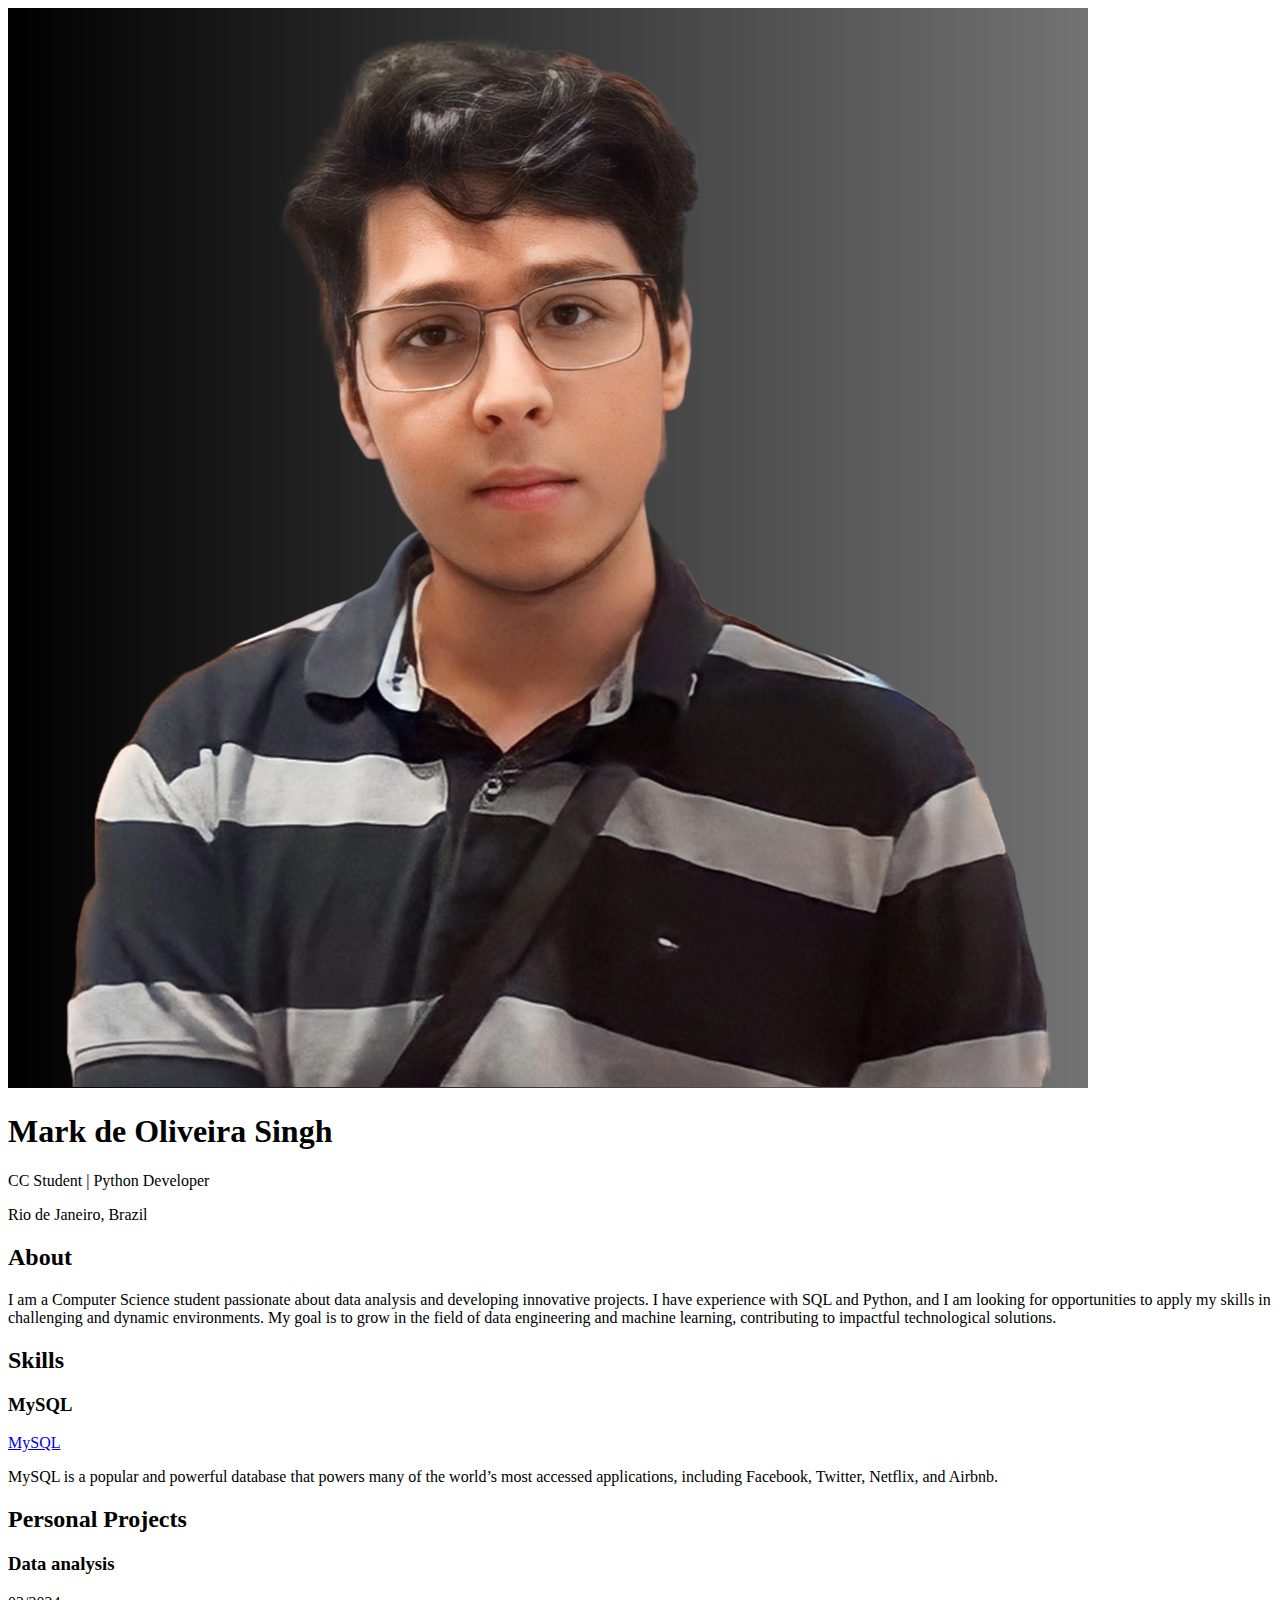
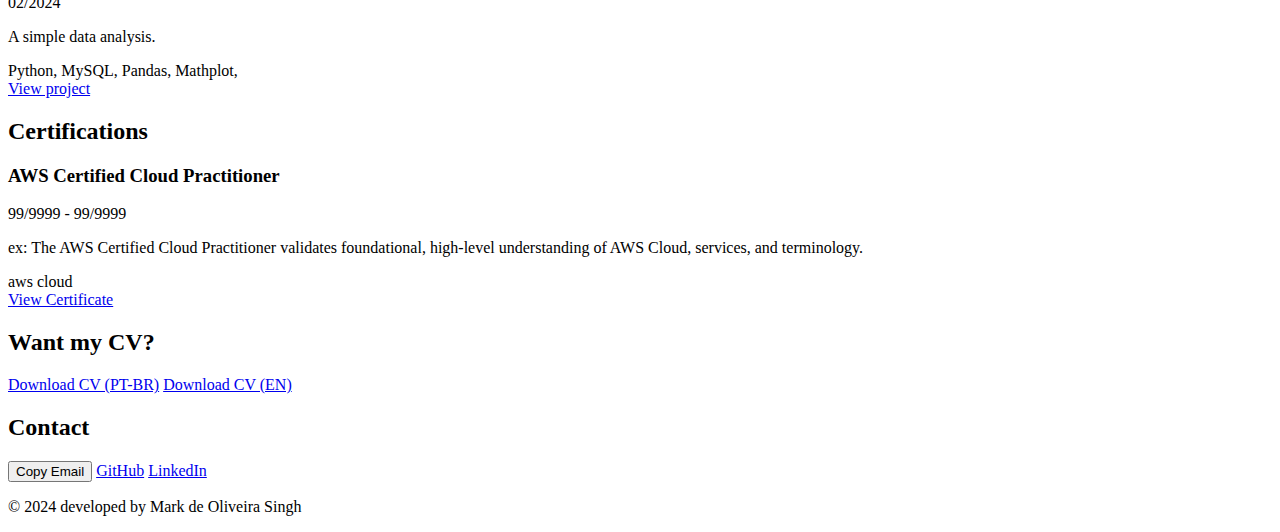
==== index.html @ ab481795 "Adding HTML file "complete"." ====
<!DOCTYPE html>
<html lang="en">

<head>
    <meta charset="UTF-8">
    <meta name="viewport" content="width=device-width, initial-scale=1.0">
    <title>Mark de Oliveira Singh</title>
    <link rel="stylesheet" href="styles.css">
</head>

<body>
    <div class="container">
        <!-- Header -->
        <header>
            <div class="profile">
                <img src="/profile-pic/perfil-com-fundo.png" alt="Profile Picture" class="profile-img">
                <h1>Mark de Oliveira Singh</h1>
                <p class="subtitle">CC Student | Python Developer</p>
                <p class="location"><i class="fa-solid fa-location-dot" style="color: #000000;"></i> Rio de Janeiro,
                    Brazil</p>
            </div>
        </header>

        <!-- Main Content -->
        <main>
            <div class="sections">
                <!-- About Section -->
                <div class="section">
                    <h2>About</h2>
                    <p class="about-text">
                        I am a Computer Science student passionate about data analysis and developing innovative
                        projects.
                        I have experience with SQL and Python, and I am looking for opportunities to apply my skills in
                        challenging and dynamic environments.
                        My goal is to grow in the field of data engineering and machine learning, contributing to
                        impactful technological solutions.
                    </p>
                </div>

                <!-- Skills Section -->
                <div class="section">
                    <h2>Skills</h2>
                    <div class="skill">
                        <h3 class="skill-title">MySQL</h3>
                        <a href="https://www.mysql.com/" class="skill-link">MySQL</a>
                        <p class="skill-description">
                            MySQL is a popular and powerful database that powers many of the world’s most accessed
                            applications, including Facebook, Twitter, Netflix, and Airbnb.
                        </p>
                    </div>
                    <!-- Add more skills here -->
                </div>

                <!-- Personal Projects Section -->
                <div class="section">
                    <h2>Personal Projects</h2>
                    <div class="project">
                        <h3 class="project-title">Data analysis</h3>
                        <p class="project-date">02/2024</p>
                        <p class="project-description">A simple data analysis.</p>
                        <div class="project-tools">
                            <span class="tool">Python</span>,
                            <span class="tool">MySQL</span>,
                            <span class="tool">Pandas</span>,
                            <span class="tool">Mathplot</span>,
                        </div>
                        <a href="#" class="project-link">View project</a>
                    </div>
                    <!-- Add more projects here -->

                </div>

                <!-- Certifications Section -->
                <div class="section">
                    <h2>Certifications</h2>
                    <div class="certification">
                        <h3 class="certification-title">AWS Certified Cloud Practitioner</h3>
                        <p class="certification-date">99/9999 - 99/9999</p>
                        <p class="certification-description">
                            ex:
                            The AWS Certified Cloud Practitioner validates foundational, high-level understanding of AWS
                            Cloud, services, and terminology.
                        </p>
                        <div class="certification-tools">
                            <span class="tool">aws cloud</span>
                        </div>
                        <a href="#" class="certification-link">View Certificate</a>
                    </div>
                    <!-- Add more certifications here -->

                </div>

                <!-- Want My CV Section -->
                <div class="section">
                    <h2>Want my CV?</h2>
                    <div class="cv-buttons">
                        <a href="#" class="cv-button cv-pt">Download CV (PT-BR)</a>
                        <a href="#" class="cv-button cv-en">Download CV (EN)</a>
                    </div>
                </div>

                <!-- Contact Section -->
                <div class="section">
                    <h2>Contact</h2>
                    <div class="contact-buttons">
                        <button class="contact-button" onclick="copyEmail()">Copy Email</button>
                        <a href="https://github.com/MKSodhi" class="contact-button"
                            target="_blank">GitHub</a>
                        <a href="https://www.linkedin.com/in/mark-de-oliveira-singh-4816b7261/" class="contact-button"
                            target="_blank">LinkedIn</a>
                    </div>
                </div>
            </div>

        </main>

        <!-- Footer -->
        <footer>
            <p>© 2024 developed by Mark de Oliveira Singh</p>
        </footer>
    </div>

    <script>
        function copyEmail() {
            const email = 'oliveira.singh@gmail.com'; // email over her!!
            navigator.clipboard.writeText(email).then(() => {
                alert('Email copied to clipboard');
            }).catch(err => {
                console.error('Failed to copy email: ', err);
            });
        }
    </script>
</body>

</html>
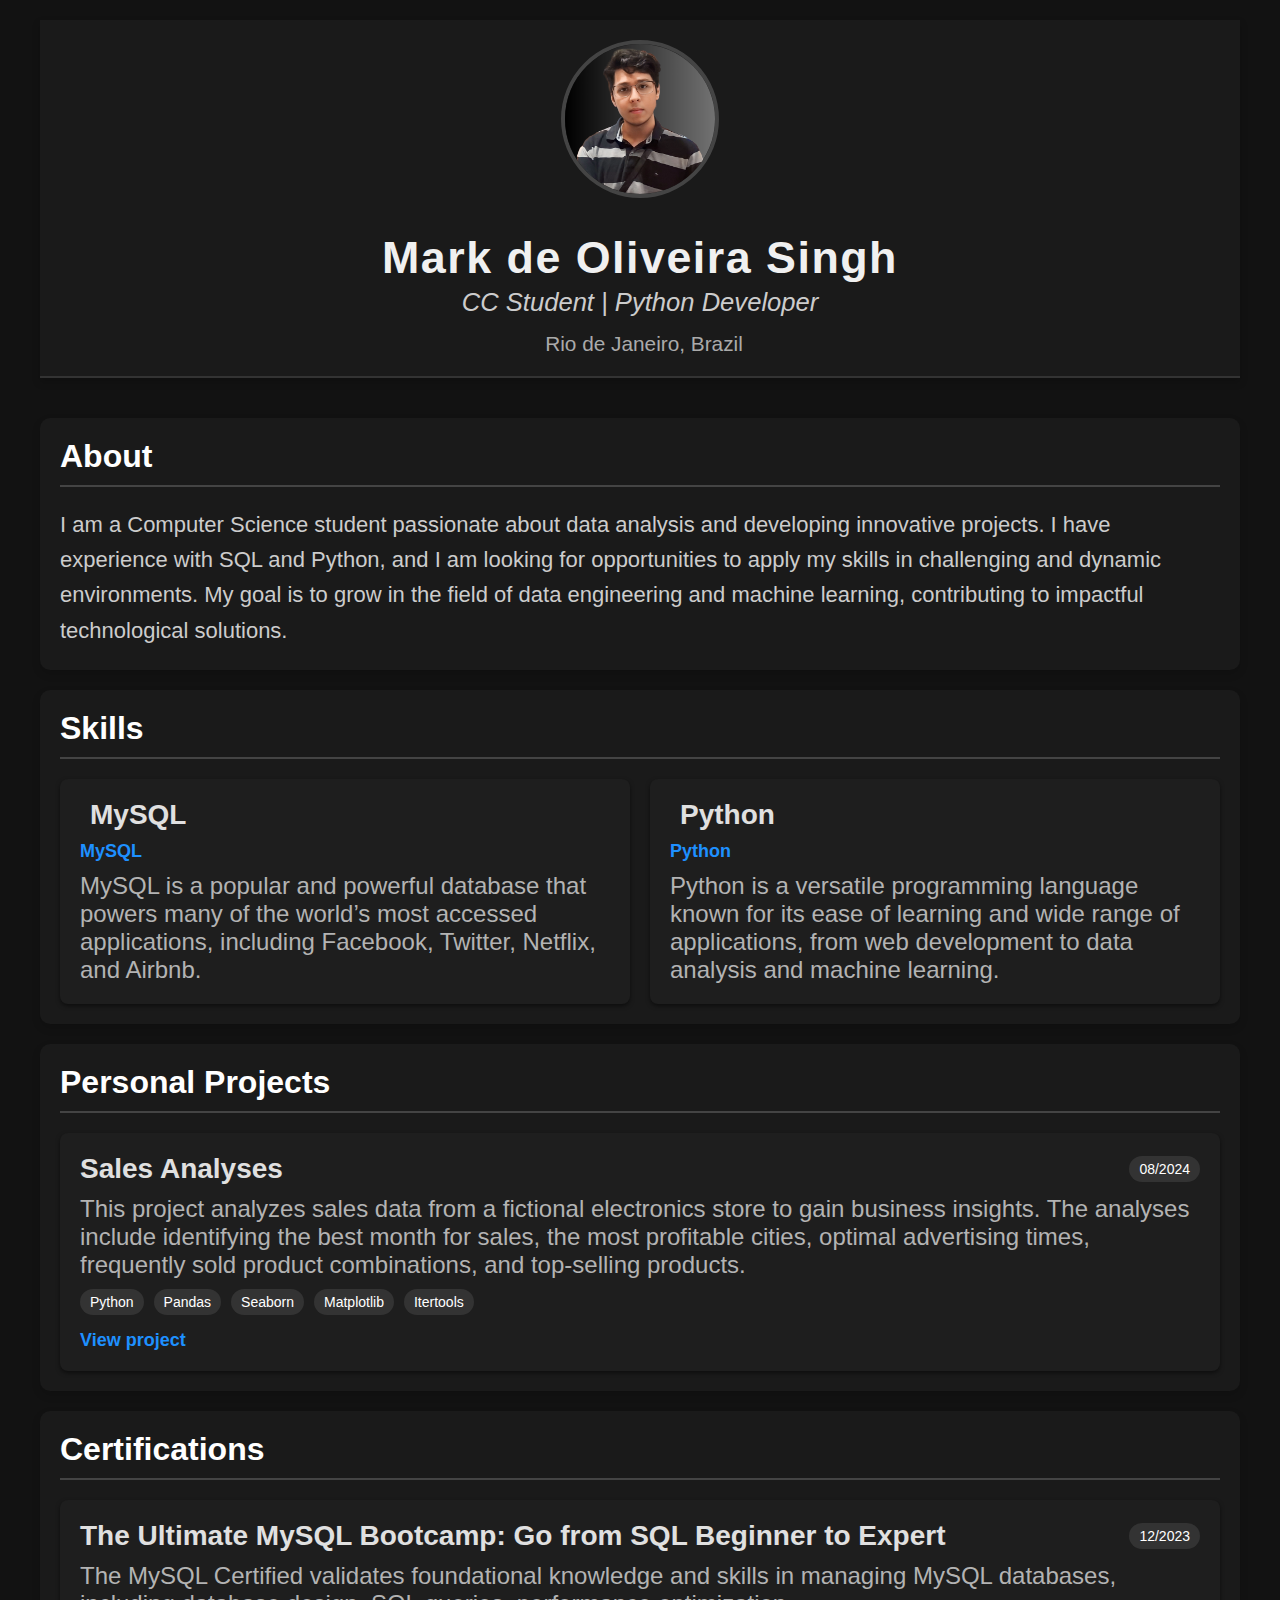
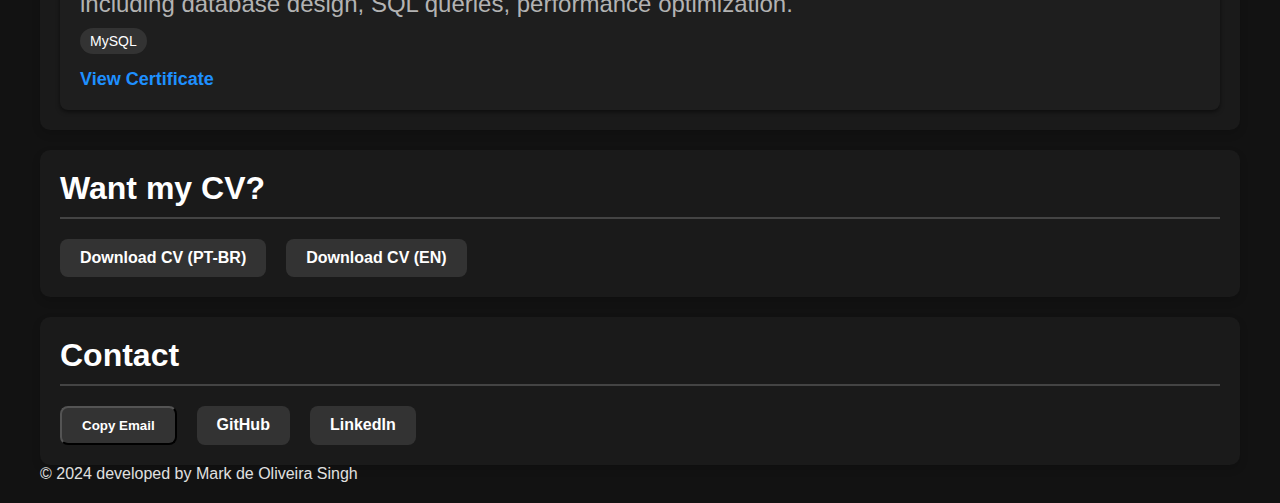
==== commit 81e2511b: "Better styling certification segment." ====
--- a/index.html
+++ b/index.html
@@ -5,7 +5,10 @@
     <meta charset="UTF-8">
     <meta name="viewport" content="width=device-width, initial-scale=1.0">
     <title>Mark de Oliveira Singh</title>
-    <link rel="stylesheet" href="styles.css">
+    <link rel="stylesheet" href="style.css">
+    <link rel="stylesheet" href="https://cdnjs.cloudflare.com/ajax/libs/font-awesome/6.6.0/css/all.min.css"
+        integrity="sha512-Kc323vGBEqzTmouAECnVceyQqyqdsSiqLQISBL29aUW4U/M7pSPA/gEUZQqv1cwx4OnYxTxve5UMg5GT6L4JJg=="
+        crossorigin="anonymous" referrerpolicy="no-referrer" />
 </head>
 
 <body>
@@ -13,10 +16,10 @@
         <!-- Header -->
         <header>
             <div class="profile">
-                <img src="/profile-pic/perfil-com-fundo.png" alt="Profile Picture" class="profile-img">
+                <img src="profile-pic/perfil-com-fundo.png" alt="Profile Picture" class="profile-img">
                 <h1>Mark de Oliveira Singh</h1>
                 <p class="subtitle">CC Student | Python Developer</p>
-                <p class="location"><i class="fa-solid fa-location-dot" style="color: #000000;"></i> Rio de Janeiro,
+                <p class="location"><i class="fa-solid fa-location-dot"></i> Rio de Janeiro,
                     Brazil</p>
             </div>
         </header>
@@ -40,54 +43,87 @@
                 <!-- Skills Section -->
                 <div class="section">
                     <h2>Skills</h2>
-                    <div class="skill">
-                        <h3 class="skill-title">MySQL</h3>
-                        <a href="https://www.mysql.com/" class="skill-link">MySQL</a>
-                        <p class="skill-description">
-                            MySQL is a popular and powerful database that powers many of the world’s most accessed
-                            applications, including Facebook, Twitter, Netflix, and Airbnb.
-                        </p>
+                    <div class="skills">
+                        <div class="skill">
+                            <h3 class="skill-title"><i class="fa-solid fa-database"></i> MySQL
+                            </h3>
+                            <div class="skill-header">
+                                <a href="https://www.mysql.com/" class="skill-link">MySQL</a>
+                                <i class="fa-solid fa-external-link-alt"></i>
+                            </div>
+                            <p class="skill-description">
+                                MySQL is a popular and powerful database that powers many of the world’s most accessed
+                                applications,
+                                including Facebook, Twitter, Netflix, and Airbnb.
+                            </p>
+                        </div>
+
+                        <div class="skill">
+                            <h3 class="skill-title"><i class="fa-brands fa-python"></i> Python
+                            </h3>
+                            <div class="skill-header">
+                                <a href="https://www.python.org/" class="skill-link">Python</a>
+                                <i class="fa-solid fa-external-link-alt"></i>
+                            </div>
+                            <p class="skill-description">
+                                Python is a versatile programming language known for its ease of learning and wide range
+                                of applications,
+                                from web development to data analysis and machine learning.
+                            </p>
+                        </div>
+                        <!-- Add more Skills here -->
                     </div>
-                    <!-- Add more skills here -->
                 </div>
 
                 <!-- Personal Projects Section -->
                 <div class="section">
                     <h2>Personal Projects</h2>
-                    <div class="project">
-                        <h3 class="project-title">Data analysis</h3>
-                        <p class="project-date">02/2024</p>
-                        <p class="project-description">A simple data analysis.</p>
-                        <div class="project-tools">
-                            <span class="tool">Python</span>,
-                            <span class="tool">MySQL</span>,
-                            <span class="tool">Pandas</span>,
-                            <span class="tool">Mathplot</span>,
+                    <div class="projects">
+                        <div class="project">
+                            <div class="project-header">
+                                <h3 class="project-title">Sales Analyses</h3>
+                                <p class="project-date">08/2024</p>
+                            </div>
+                            <p class="project-description">This project analyzes sales data from a fictional electronics
+                                store to gain business insights. The analyses include identifying the best month for
+                                sales, the most profitable cities, optimal advertising times, frequently sold product
+                                combinations, and top-selling products.</p>
+                            <p class="project-tools">
+                                <span class="tool-p">Python</span>
+                                <span class="tool-p">Pandas</span>
+                                <span class="tool-p">Seaborn</span>
+                                <span class="tool-p">Matplotlib</span>
+                                <span class="tool-p">Itertools</span>
+                            </p>
+                            <a href="https://github.com/MKSodhi/Sales-analyses" class="project-link">View project <i
+                                    class="fa-solid fa-external-link-alt"></i></a>
                         </div>
-                        <a href="#" class="project-link">View project</a>
+                        <!-- Add more Projects here -->
                     </div>
-                    <!-- Add more projects here -->
-
                 </div>
 
                 <!-- Certifications Section -->
                 <div class="section">
                     <h2>Certifications</h2>
-                    <div class="certification">
-                        <h3 class="certification-title">AWS Certified Cloud Practitioner</h3>
-                        <p class="certification-date">99/9999 - 99/9999</p>
-                        <p class="certification-description">
-                            ex:
-                            The AWS Certified Cloud Practitioner validates foundational, high-level understanding of AWS
-                            Cloud, services, and terminology.
-                        </p>
-                        <div class="certification-tools">
-                            <span class="tool">aws cloud</span>
+                    <div class="certifications">
+                        <div class="certification">
+                            <div class="certification-header">
+                                <h3 class="certification-title">The Ultimate MySQL Bootcamp: Go from SQL Beginner to
+                                    Expert</h3>
+                                <p class="certification-date">12/2023</p>
+                            </div>
+                            <p class="certification-description">The MySQL Certified validates
+                                foundational knowledge and skills in managing MySQL databases, including database
+                                design, SQL queries, performance optimization.</p>
+                            <p class="certification-tools">
+                                <span class="tool-c">MySQL</span>
+                            </p>
+                            <a href="https://www.udemy.com/certificate/UC-485b8f70-469e-4f8b-a87a-ba4c2f2334e3/"
+                                class="certification-link"> View Certificate <i
+                                    class="fa-solid fa-external-link-alt"></i></a>
                         </div>
-                        <a href="#" class="certification-link">View Certificate</a>
+                        <!-- Add more Certifications here -->
                     </div>
-                    <!-- Add more certifications here -->
-
                 </div>
 
                 <!-- Want My CV Section -->
@@ -104,8 +140,7 @@
                     <h2>Contact</h2>
                     <div class="contact-buttons">
                         <button class="contact-button" onclick="copyEmail()">Copy Email</button>
-                        <a href="https://github.com/MKSodhi" class="contact-button"
-                            target="_blank">GitHub</a>
+                        <a href="https://github.com/MKSodhi" class="contact-button" target="_blank">GitHub</a>
                         <a href="https://www.linkedin.com/in/mark-de-oliveira-singh-4816b7261/" class="contact-button"
                             target="_blank">LinkedIn</a>
                     </div>
--- a/style.css
+++ b/style.css
@@ -0,0 +1,405 @@
+/* Certificando de que o fundo escuro cubra toda a área da página */
+html, body {
+    margin: 0;
+    padding: 0;
+    height: 100%;
+    background-color: #121212;
+    color: #e0e0e0;
+}
+
+.container {
+    max-width: 1200px;
+    margin: 0 auto;
+    padding: 20px;
+    background-color: #121212;
+    color: #e0e0e0;
+}
+
+
+/* Container geral para todo o conteúdo */
+.container {
+    max-width: 1200px;
+    margin: 0 auto;
+    padding: 20px;
+    font-family: Arial, sans-serif;
+    background-color: #121212;
+    color: #e0e0e0;
+}
+
+
+/* Estilização da main */
+.section {
+    background-color: #1a1a1a;
+    padding: 20px 20px;
+    margin-top: 20px;
+    border-radius: 10px; 
+    box-shadow: 0 4px 8px rgba(0, 0, 0, 0.15);
+}
+
+.section h2 {
+    font-size: 32px;
+    color: #ffffff;
+    margin-bottom: 20px;
+    border-bottom: 2px solid #444;
+    padding-bottom: 10px;
+}
+
+
+/* Estilização da Seção About */
+.about-text {
+    font-size: 22px;
+    color: #cccccc;
+    line-height: 1.6;
+    margin-bottom: 2px; 
+}
+
+.about-text .highlight {
+    color: #ff5555;
+    font-weight: bold;
+}
+
+
+/* Estilização específica para as skills */
+.skills {
+    display: flex;
+    flex-wrap: wrap;
+    gap: 20px;
+}
+
+.skill {
+    flex: 1 1 45%;
+    background-color: #1e1e1e;
+    padding: 20px;
+    border-radius: 8px;
+    box-shadow: 0 2px 4px rgba(0, 0, 0, 0.5);
+    color: #ffffff;
+}
+
+.skill-title {
+    font-size: 28px;
+    color: #e0e0e0; 
+    display: flex;
+    align-items: center;
+    gap: 10px;
+    margin-bottom: 10px;
+}
+
+.skill-title i {
+    font-size: 32px; /* ícone */
+    color: #c7b7b7;
+}
+
+.skill-header {
+    display: flex;
+    justify-content: space-between;
+    align-items: center;
+    margin-bottom: 10px;
+}
+
+.skill-link {
+    font-size: 18px;
+    color: #1e90ff;
+    text-decoration: none;
+    font-weight: bold;
+}
+
+.skill-link:hover {
+    text-decoration: underline;
+}
+
+.skill-header i {
+    color: #1e90ff;
+}
+
+.skill-description {
+    font-size: 24px;
+    color: #b3b3b3;
+}
+
+
+/* Estilização do link da skill */
+.skill-header {
+    display: flex;
+    align-items: center;
+    justify-content: space-between;
+}
+
+.skill-link {
+    color: #1e90ff;
+    text-decoration: none;
+    font-size: 18px;
+}
+
+.skill-link:hover {
+    text-decoration: underline;
+}
+
+.skill-header i { /* ícone */
+    color: #1e90ff;
+    margin-left: 5px;
+    font-size: 18px;
+}
+
+
+/* Estilização específica para os projetos */
+.projects {
+    display: flex;
+    flex-direction: column;
+    gap: 20px;
+}
+
+.project {
+    background-color: #1e1e1e;
+    padding: 20px;
+    border-radius: 8px;
+    box-shadow: 0 2px 4px rgba(0, 0, 0, 0.5);
+    color: #ffffff;
+}
+
+.project-title {
+    font-size: 28px;
+    color: #e0e0e0;
+    display: flex;
+    align-items: center;
+    gap: 10px;
+}
+
+.project-header {
+    display: flex;
+    justify-content: space-between;
+    align-items: center;
+    margin-bottom: 10px;
+}
+
+.project-date {
+    font-size: 14px;
+    color: #ffffff;
+    background-color: #333333;
+    padding: 5px 10px;
+    border-radius: 20px;
+}
+
+.project-description {
+    font-size: 24px;
+    color: #b3b3b3;
+    margin: 10px 0;
+}
+
+.project-tools {
+    display: flex;
+    flex-wrap: wrap;
+    gap: 10px;
+    margin-bottom: 15px;
+}
+
+.tool-p {
+    background-color: #333333;
+    color: #ffffff;
+    padding: 5px 10px;
+    border-radius: 20px;
+    font-size: 14px;
+}
+
+.project-link {
+    font-size: 18px;
+    color: #1e90ff;
+    text-decoration: none;
+    font-weight: bold;
+}
+
+.project-link i {
+    margin-left: 5px;
+    color: #1e90ff;
+}
+
+.project-link:hover {
+    text-decoration: underline;
+}
+
+/* Estilização específica para as certificações */
+.certifications {
+    display: flex;
+    flex-direction: column;
+    gap: 20px;
+}
+
+.certification {
+    background-color: #1e1e1e;
+    padding: 20px;
+    border-radius: 8px;
+    box-shadow: 0 2px 4px rgba(0, 0, 0, 0.5);
+    color: #ffffff;
+}
+
+.certification-title {
+    font-size: 28px;
+    color: #e0e0e0;
+    display: flex;
+    align-items: center;
+    gap: 10px;
+}
+
+.certification-header {
+    display: flex;
+    justify-content: space-between;
+    align-items: center;
+    margin-bottom: 10px;
+}
+
+.certification-date {
+    font-size: 14px;
+    color: #ffffff;
+    background-color: #333333;
+    padding: 5px 10px;
+    border-radius: 20px;
+}
+
+.certification-description {
+    font-size: 24px;
+    color: #b3b3b3;
+    margin: 10px 0;
+}
+
+.certification-tools {
+    display: flex;
+    flex-wrap: wrap;
+    gap: 10px;
+    margin-bottom: 15px;
+}
+
+.tool-c {
+    background-color: #333333;
+    color: #ffffff;
+    padding: 5px 10px;
+    border-radius: 20px;
+    font-size: 14px;
+}
+
+.certification-link {
+    font-size: 18px;
+    color: #1e90ff;
+    text-decoration: none;
+    font-weight: bold;
+}
+
+.certification-link i {
+    margin-left: 5px;
+    color: #1e90ff;
+}
+
+.certification-link:hover {
+    text-decoration: underline;
+}
+
+/* Estilização dos botões de CV */
+.cv-buttons {
+    display: flex;
+    gap: 20px;
+}
+
+.cv-button {
+    background-color: #333333; /* Fundo escuro para os botões */
+    color: #ffffff;
+    padding: 10px 20px;
+    border-radius: 8px;
+    text-decoration: none;
+    text-align: center;
+    font-weight: bold;
+    transition: background-color 0.3s ease;
+}
+
+.cv-button:hover {
+    background-color: #555555;
+}
+
+/* Estilização dos botões de contato */
+.contact-buttons {
+    display: flex;
+    gap: 20px;
+}
+
+.contact-button {
+    background-color: #333333;
+    color: #ffffff;
+    padding: 10px 20px;
+    border-radius: 8px;
+    text-decoration: none;
+    text-align: center;
+    font-weight: bold;
+    transition: background-color 0.3s ease;
+}
+
+.contact-button:hover {
+    background-color: #555555;
+}
+
+
+/* Estilização do Header */
+header {
+    background-color: #1a1a1a; 
+    padding: 20px;
+    text-align: center;
+    border-bottom: 3px solid #444; 
+    border-bottom: 2px solid #333;
+    margin-bottom: 40px; 
+    box-shadow: 0 4px 8px rgba(0, 0, 0, 0.2); 
+}
+
+.profile {
+    display: inline-block;
+    text-align: center; 
+}
+
+.profile-img {
+    width: 150px;
+    height: 150px;
+    border-radius: 50%;
+    margin-bottom: 15px;
+    object-fit: cover;
+    border: 4px solid #444444; 
+    transition: transform 0.3s ease-in-out; 
+}
+
+.profile-img:hover {
+    transform: scale(1.05); 
+}
+
+h1 {
+    font-size: 2.8rem; 
+    color: #f0f0f0;
+    margin: 15px 0 5px 0; 
+    letter-spacing: 1.5px; 
+}
+
+.subtitle {
+    font-size: 1.6rem; 
+    color: #cccccc; 
+    margin-bottom: 15px;
+    font-style: italic; 
+}
+
+.location {
+    font-size: 1.3rem;
+    color: #aaaaaa;
+    margin-top: 5px;
+}
+
+.location i { /* icone */
+    margin-right: 8px;
+    color: #ff6b6b;
+}
+
+
+/* design mais minimalista */
+a {
+    color: #76baff;
+}
+
+a:hover {
+    color: #ffffff;
+}
+
+p, h2, h3 {
+    margin: 0;
+    padding: 0;
+}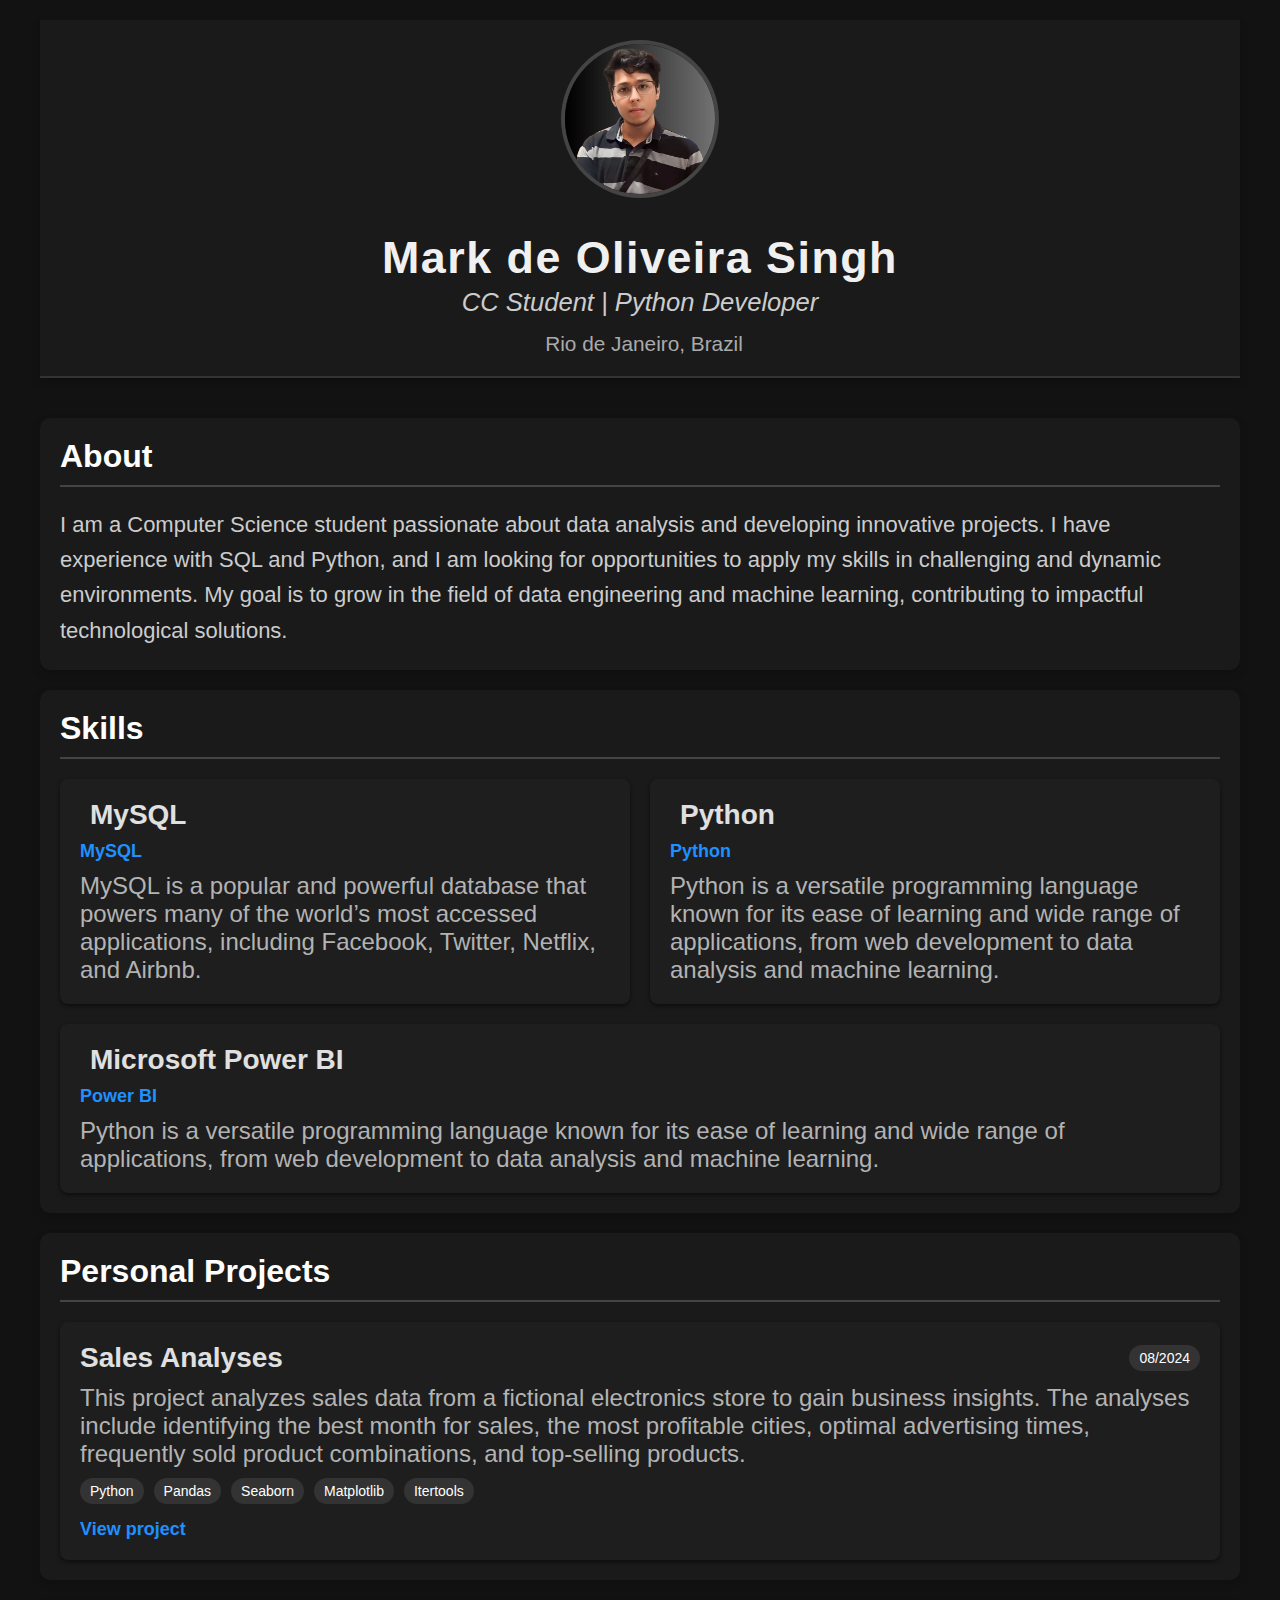
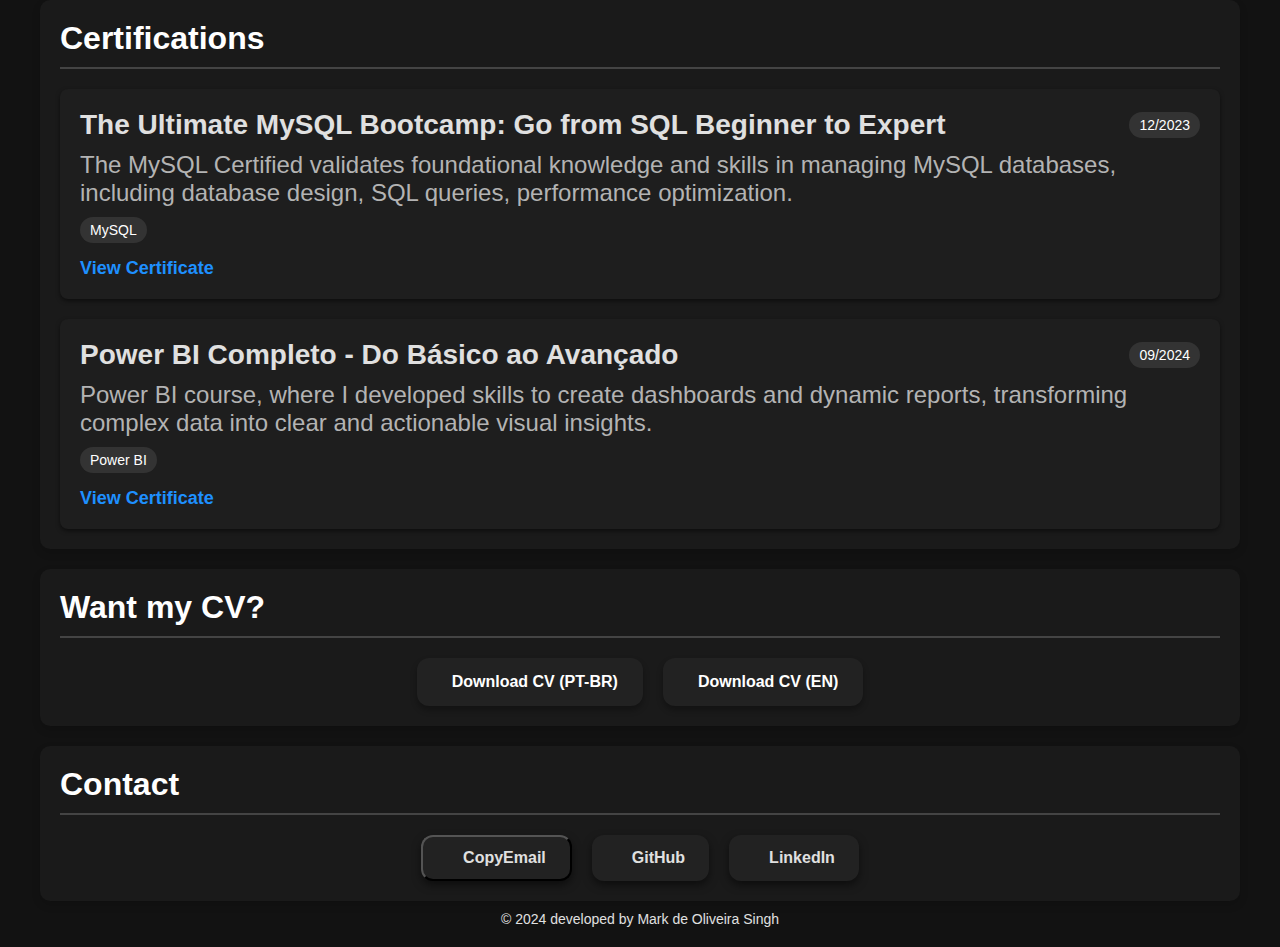
==== commit dc9ac202: "Updating and Adding "Skills, Certificate and LinkedIn link"" ====
--- a/index.html
+++ b/index.html
@@ -71,6 +71,19 @@
                                 from web development to data analysis and machine learning.
                             </p>
                         </div>
+                        <div class="skill">
+                            <h3 class="skill-title"><i class="fa-brands fa-microsoft"></i> Microsoft Power BI
+                            </h3>
+                            <div class="skill-header">
+                                <a href="https://powerbi.microsoft.com" class="skill-link">Power BI</a>
+                                <i class="fa-solid fa-external-link-alt"></i>
+                            </div>
+                            <p class="skill-description">
+                                Python is a versatile programming language known for its ease of learning and wide range
+                                of applications,
+                                from web development to data analysis and machine learning.
+                            </p>
+                        </div>
                         <!-- Add more Skills here -->
                     </div>
                 </div>
@@ -122,6 +135,21 @@
                                 class="certification-link"> View Certificate <i
                                     class="fa-solid fa-external-link-alt"></i></a>
                         </div>
+                        <div class="certification">
+                            <div class="certification-header">
+                                <h3 class="certification-title">Power BI Completo - Do Básico ao Avançado</h3>
+                                <p class="certification-date">09/2024</p>
+                            </div>
+                            <p class="certification-description">Power BI course, where I developed skills to create
+                                dashboards and dynamic reports, transforming complex data into clear and actionable
+                                visual insights.</p>
+                            <p class="certification-tools">
+                                <span class="tool-c">Power BI</span>
+                            </p>
+                            <a href="https://www.udemy.com/certificate/UC-d331188d-e135-427c-a6f9-699b954acbae/"
+                                class="certification-link"> View Certificate <i
+                                    class="fa-solid fa-external-link-alt"></i></a>
+                        </div>
                         <!-- Add more Certifications here -->
                     </div>
                 </div>
@@ -130,8 +158,10 @@
                 <div class="section">
                     <h2>Want my CV?</h2>
                     <div class="cv-buttons">
-                        <a href="#" class="cv-button cv-pt">Download CV (PT-BR)</a>
-                        <a href="#" class="cv-button cv-en">Download CV (EN)</a>
+                        <a href="/CVs/Mark_CV.pdf" class="cv-button cv-pt"><i class="fa-solid fa-file-pdf"></i>Download
+                            CV (PT-BR)</a>
+                        <a href="/CVs/Mark_CV(US).pdf" class="cv-button cv-en"><i
+                                class="fa-solid fa-file-pdf"></i>Download CV (EN)</a>
                     </div>
                 </div>
 
@@ -139,10 +169,12 @@
                 <div class="section">
                     <h2>Contact</h2>
                     <div class="contact-buttons">
-                        <button class="contact-button" onclick="copyEmail()">Copy Email</button>
-                        <a href="https://github.com/MKSodhi" class="contact-button" target="_blank">GitHub</a>
-                        <a href="https://www.linkedin.com/in/mark-de-oliveira-singh-4816b7261/" class="contact-button"
-                            target="_blank">LinkedIn</a>
+                        <button class="contact-button" onclick="copyEmail()"><i
+                                class="fa-regular fa-envelope"></i>CopyEmail</button>
+                        <a href="https://github.com/MKSodhi" class="contact-button" target="_blank"><i
+                                class="fa-brands fa-github"></i>GitHub</a>
+                        <a href="https://www.linkedin.com/in/mko-singh" class="contact-button" target="_blank"><i
+                                class="fa-brands fa-linkedin"></i>LinkedIn</a>
                     </div>
                 </div>
             </div>
--- a/style.css
+++ b/style.css
@@ -1,339 +1,3 @@
-/* Certificando de que o fundo escuro cubra toda a área da página */
-html, body {
-    margin: 0;
-    padding: 0;
-    height: 100%;
-    background-color: #121212;
-    color: #e0e0e0;
-}
-
-.container {
-    max-width: 1200px;
-    margin: 0 auto;
-    padding: 20px;
-    background-color: #121212;
-    color: #e0e0e0;
-}
-
-
-/* Container geral para todo o conteúdo */
-.container {
-    max-width: 1200px;
-    margin: 0 auto;
-    padding: 20px;
-    font-family: Arial, sans-serif;
-    background-color: #121212;
-    color: #e0e0e0;
-}
-
-
-/* Estilização da main */
-.section {
-    background-color: #1a1a1a;
-    padding: 20px 20px;
-    margin-top: 20px;
-    border-radius: 10px; 
-    box-shadow: 0 4px 8px rgba(0, 0, 0, 0.15);
-}
-
-.section h2 {
-    font-size: 32px;
-    color: #ffffff;
-    margin-bottom: 20px;
-    border-bottom: 2px solid #444;
-    padding-bottom: 10px;
-}
-
-
-/* Estilização da Seção About */
-.about-text {
-    font-size: 22px;
-    color: #cccccc;
-    line-height: 1.6;
-    margin-bottom: 2px; 
-}
-
-.about-text .highlight {
-    color: #ff5555;
-    font-weight: bold;
-}
-
-
-/* Estilização específica para as skills */
-.skills {
-    display: flex;
-    flex-wrap: wrap;
-    gap: 20px;
-}
-
-.skill {
-    flex: 1 1 45%;
-    background-color: #1e1e1e;
-    padding: 20px;
-    border-radius: 8px;
-    box-shadow: 0 2px 4px rgba(0, 0, 0, 0.5);
-    color: #ffffff;
-}
-
-.skill-title {
-    font-size: 28px;
-    color: #e0e0e0; 
-    display: flex;
-    align-items: center;
-    gap: 10px;
-    margin-bottom: 10px;
-}
-
-.skill-title i {
-    font-size: 32px; /* ícone */
-    color: #c7b7b7;
-}
-
-.skill-header {
-    display: flex;
-    justify-content: space-between;
-    align-items: center;
-    margin-bottom: 10px;
-}
-
-.skill-link {
-    font-size: 18px;
-    color: #1e90ff;
-    text-decoration: none;
-    font-weight: bold;
-}
-
-.skill-link:hover {
-    text-decoration: underline;
-}
-
-.skill-header i {
-    color: #1e90ff;
-}
-
-.skill-description {
-    font-size: 24px;
-    color: #b3b3b3;
-}
-
-
-/* Estilização do link da skill */
-.skill-header {
-    display: flex;
-    align-items: center;
-    justify-content: space-between;
-}
-
-.skill-link {
-    color: #1e90ff;
-    text-decoration: none;
-    font-size: 18px;
-}
-
-.skill-link:hover {
-    text-decoration: underline;
-}
-
-.skill-header i { /* ícone */
-    color: #1e90ff;
-    margin-left: 5px;
-    font-size: 18px;
-}
-
-
-/* Estilização específica para os projetos */
-.projects {
-    display: flex;
-    flex-direction: column;
-    gap: 20px;
-}
-
-.project {
-    background-color: #1e1e1e;
-    padding: 20px;
-    border-radius: 8px;
-    box-shadow: 0 2px 4px rgba(0, 0, 0, 0.5);
-    color: #ffffff;
-}
-
-.project-title {
-    font-size: 28px;
-    color: #e0e0e0;
-    display: flex;
-    align-items: center;
-    gap: 10px;
-}
-
-.project-header {
-    display: flex;
-    justify-content: space-between;
-    align-items: center;
-    margin-bottom: 10px;
-}
-
-.project-date {
-    font-size: 14px;
-    color: #ffffff;
-    background-color: #333333;
-    padding: 5px 10px;
-    border-radius: 20px;
-}
-
-.project-description {
-    font-size: 24px;
-    color: #b3b3b3;
-    margin: 10px 0;
-}
-
-.project-tools {
-    display: flex;
-    flex-wrap: wrap;
-    gap: 10px;
-    margin-bottom: 15px;
-}
-
-.tool-p {
-    background-color: #333333;
-    color: #ffffff;
-    padding: 5px 10px;
-    border-radius: 20px;
-    font-size: 14px;
-}
-
-.project-link {
-    font-size: 18px;
-    color: #1e90ff;
-    text-decoration: none;
-    font-weight: bold;
-}
-
-.project-link i {
-    margin-left: 5px;
-    color: #1e90ff;
-}
-
-.project-link:hover {
-    text-decoration: underline;
-}
-
-/* Estilização específica para as certificações */
-.certifications {
-    display: flex;
-    flex-direction: column;
-    gap: 20px;
-}
-
-.certification {
-    background-color: #1e1e1e;
-    padding: 20px;
-    border-radius: 8px;
-    box-shadow: 0 2px 4px rgba(0, 0, 0, 0.5);
-    color: #ffffff;
-}
-
-.certification-title {
-    font-size: 28px;
-    color: #e0e0e0;
-    display: flex;
-    align-items: center;
-    gap: 10px;
-}
-
-.certification-header {
-    display: flex;
-    justify-content: space-between;
-    align-items: center;
-    margin-bottom: 10px;
-}
-
-.certification-date {
-    font-size: 14px;
-    color: #ffffff;
-    background-color: #333333;
-    padding: 5px 10px;
-    border-radius: 20px;
-}
-
-.certification-description {
-    font-size: 24px;
-    color: #b3b3b3;
-    margin: 10px 0;
-}
-
-.certification-tools {
-    display: flex;
-    flex-wrap: wrap;
-    gap: 10px;
-    margin-bottom: 15px;
-}
-
-.tool-c {
-    background-color: #333333;
-    color: #ffffff;
-    padding: 5px 10px;
-    border-radius: 20px;
-    font-size: 14px;
-}
-
-.certification-link {
-    font-size: 18px;
-    color: #1e90ff;
-    text-decoration: none;
-    font-weight: bold;
-}
-
-.certification-link i {
-    margin-left: 5px;
-    color: #1e90ff;
-}
-
-.certification-link:hover {
-    text-decoration: underline;
-}
-
-/* Estilização dos botões de CV */
-.cv-buttons {
-    display: flex;
-    gap: 20px;
-}
-
-.cv-button {
-    background-color: #333333; /* Fundo escuro para os botões */
-    color: #ffffff;
-    padding: 10px 20px;
-    border-radius: 8px;
-    text-decoration: none;
-    text-align: center;
-    font-weight: bold;
-    transition: background-color 0.3s ease;
-}
-
-.cv-button:hover {
-    background-color: #555555;
-}
-
-/* Estilização dos botões de contato */
-.contact-buttons {
-    display: flex;
-    gap: 20px;
-}
-
-.contact-button {
-    background-color: #333333;
-    color: #ffffff;
-    padding: 10px 20px;
-    border-radius: 8px;
-    text-decoration: none;
-    text-align: center;
-    font-weight: bold;
-    transition: background-color 0.3s ease;
-}
-
-.contact-button:hover {
-    background-color: #555555;
-}
-
-
 /* Estilização do Header */
 header {
     background-color: #1a1a1a; 
@@ -402,4 +66,420 @@
 p, h2, h3 {
     margin: 0;
     padding: 0;
+}
+
+/* Certificando de que o fundo escuro cubra toda a área da página */
+html, body {
+    margin: 0;
+    padding: 0;
+    height: 100%;
+    background-color: #121212;
+    color: #e0e0e0;
+}
+
+.container {
+    max-width: 1200px;
+    margin: 0 auto;
+    padding: 20px;
+    background-color: #121212;
+    color: #e0e0e0;
+}
+
+
+/* Container geral para todo o conteúdo */
+.container {
+    max-width: 1200px;
+    margin: 0 auto;
+    padding: 20px;
+    font-family: Arial, sans-serif;
+    background-color: #121212;
+    color: #e0e0e0;
+}
+
+
+/* Estilização da main */
+.section {
+    background-color: #1a1a1a;
+    padding: 20px 20px;
+    margin-top: 20px;
+    border-radius: 10px; 
+    box-shadow: 0 4px 8px rgba(0, 0, 0, 0.15);
+}
+
+.section h2 {
+    font-size: 32px;
+    color: #ffffff;
+    margin-bottom: 20px;
+    border-bottom: 2px solid #444;
+    padding-bottom: 10px;
+}
+
+
+/* Estilização da Seção About */
+.about-text {
+    font-size: 22px;
+    color: #cccccc;
+    line-height: 1.6;
+    margin-bottom: 2px; 
+}
+
+.about-text .highlight {
+    color: #ff5555;
+    font-weight: bold;
+}
+
+
+/* Estilização específica para as skills */
+.skills {
+    display: flex;
+    flex-wrap: wrap;
+    gap: 20px;
+}
+
+.skill {
+    flex: 1 1 45%;
+    background-color: #1e1e1e;
+    padding: 20px;
+    border-radius: 8px;
+    box-shadow: 0 2px 4px rgba(0, 0, 0, 0.5);
+    color: #ffffff;
+}
+
+.skill-title {
+    font-size: 28px;
+    color: #e0e0e0; 
+    display: flex;
+    align-items: center;
+    gap: 10px;
+    margin-bottom: 10px;
+}
+
+.skill-title i {
+    font-size: 32px; /* ícone */
+    color: #c7b7b7;
+}
+
+.skill-header {
+    display: flex;
+    justify-content: space-between;
+    align-items: center;
+    margin-bottom: 10px;
+}
+
+.skill-link {
+    font-size: 18px;
+    color: #1e90ff;
+    text-decoration: none;
+    font-weight: bold;
+}
+
+.skill-link:hover {
+    text-decoration: underline;
+}
+
+.skill-header i {
+    color: #1e90ff;
+}
+
+.skill-description {
+    font-size: 24px;
+    color: #b3b3b3;
+}
+
+
+/* Estilização do link da skill */
+.skill-header {
+    display: flex;
+    align-items: center;
+    justify-content: space-between;
+}
+
+.skill-link {
+    color: #1e90ff;
+    text-decoration: none;
+    font-size: 18px;
+}
+
+.skill-link:hover {
+    text-decoration: underline;
+}
+
+.skill-header i { /* ícone */
+    color: #1e90ff;
+    margin-left: 5px;
+    font-size: 18px;
+}
+
+
+/* Estilização específica para os projetos */
+.projects {
+    display: flex;
+    flex-direction: column;
+    gap: 20px;
+}
+
+.project {
+    background-color: #1e1e1e;
+    padding: 20px;
+    border-radius: 8px;
+    box-shadow: 0 2px 4px rgba(0, 0, 0, 0.5);
+    color: #ffffff;
+}
+
+.project-title {
+    font-size: 28px;
+    color: #e0e0e0;
+    display: flex;
+    align-items: center;
+    gap: 10px;
+}
+
+.project-header {
+    display: flex;
+    justify-content: space-between;
+    align-items: center;
+    margin-bottom: 10px;
+}
+
+.project-date {
+    font-size: 14px;
+    color: #ffffff;
+    background-color: #333333;
+    padding: 5px 10px;
+    border-radius: 20px;
+}
+
+.project-description {
+    font-size: 24px;
+    color: #b3b3b3;
+    margin: 10px 0;
+}
+
+.project-tools {
+    display: flex;
+    flex-wrap: wrap;
+    gap: 10px;
+    margin-bottom: 15px;
+}
+
+.tool-p {
+    background-color: #333333;
+    color: #ffffff;
+    padding: 5px 10px;
+    border-radius: 20px;
+    font-size: 14px;
+}
+
+.project-link {
+    font-size: 18px;
+    color: #1e90ff;
+    text-decoration: none;
+    font-weight: bold;
+}
+
+.project-link i {
+    margin-left: 5px;
+    color: #1e90ff;
+}
+
+.project-link:hover {
+    text-decoration: underline;
+}
+
+/* Estilização específica para as certificações */
+.certifications {
+    display: flex;
+    flex-direction: column;
+    gap: 20px;
+}
+
+.certification {
+    background-color: #1e1e1e;
+    padding: 20px;
+    border-radius: 8px;
+    box-shadow: 0 2px 4px rgba(0, 0, 0, 0.5);
+    color: #ffffff;
+}
+
+.certification-title {
+    font-size: 28px;
+    color: #e0e0e0;
+    display: flex;
+    align-items: center;
+    gap: 10px;
+}
+
+.certification-header {
+    display: flex;
+    justify-content: space-between;
+    align-items: center;
+    margin-bottom: 10px;
+}
+
+.certification-date {
+    font-size: 14px;
+    color: #ffffff;
+    background-color: #333333;
+    padding: 5px 10px;
+    border-radius: 20px;
+}
+
+.certification-description {
+    font-size: 24px;
+    color: #b3b3b3;
+    margin: 10px 0;
+}
+
+.certification-tools {
+    display: flex;
+    flex-wrap: wrap;
+    gap: 10px;
+    margin-bottom: 15px;
+}
+
+.tool-c {
+    background-color: #333333;
+    color: #ffffff;
+    padding: 5px 10px;
+    border-radius: 20px;
+    font-size: 14px;
+}
+
+.certification-link {
+    font-size: 18px;
+    color: #1e90ff;
+    text-decoration: none;
+    font-weight: bold;
+}
+
+.certification-link i {
+    margin-left: 5px;
+    color: #1e90ff;
+}
+
+.certification-link:hover {
+    text-decoration: underline;
+}
+
+
+/* Estilização específica para OS CVs */
+.cv-buttons {
+    display: flex;
+    justify-content: center;
+    gap: 20px;
+    margin-top: 20px;
+}
+
+.cv-button {
+    background-color: #222;
+    color: #ffffff;
+    padding: 15px 25px;
+    border-radius: 12px;
+    text-decoration: none;
+    text-align: center;
+    font-weight: bold;
+    font-size: 16px;
+    display: inline-flex;
+    align-items: center;
+    gap: 10px;
+    box-shadow: 0 4px 6px rgba(0, 0, 0, 0.3);
+    transition: transform 0.2s ease, background-color 0.3s ease;
+}
+
+.cv-button i {
+    font-size: 18px;
+    color: #ff5555;
+}
+
+.cv-button:hover {
+    background-color: #333;
+    transform: translateY(-3px);
+    box-shadow: 0 6px 10px rgba(0, 0, 0, 0.4);
+}
+
+.cv-button:active {
+    transform: translateY(0);
+    box-shadow: 0 4px 6px rgba(0, 0, 0, 0.3);
+}
+
+/* Estilização dos botões de contato */
+.contact-buttons {
+    display: flex;
+    justify-content: center;
+    gap: 20px;
+    margin-top: 20px;
+}
+
+.contact-button {
+    background-color: #222;
+    color: #e0e0e0;
+    padding: 12px 24px;
+    border-radius: 12px;
+    text-decoration: none;
+    text-align: center;
+    font-weight: bold;
+    font-size: 16px;
+    box-shadow: 0 4px 8px rgba(0, 0, 0, 0.5);
+    transition: background-color 0.3s ease, transform 0.3s ease, box-shadow 0.3s ease;
+    display: flex;
+    align-items: center;
+    gap: 8px;
+    cursor: pointer;
+}
+
+.contact-button:hover {
+    background-color: #333;
+    transform: translateY(-2px);
+    box-shadow: 0 6px 12px rgba(0, 0, 0, 0.5);
+}
+
+.contact-button i {
+    font-size: 18px;
+    margin-right: 8px;
+}
+
+.contact-button:active {
+    transform: translateY(0);
+    box-shadow: 0 4px 6px rgba(0, 0, 0, 0.3);
+}
+
+/* Responsivo */
+@media (max-width: 768px) {
+    .cv-buttons {
+        flex-direction: column;
+        gap: 10px;
+    }
+
+    .cv-button {
+        padding: 10px 20px;
+        font-size: 14px;
+        justify-content: center;
+    }
+
+    .cv-button i {
+        font-size: 16px;
+    }
+
+    .contact-buttons {
+        flex-direction: column;
+        gap: 10px;
+    }
+
+    .contact-button {
+        padding: 10px 20px;
+        font-size: 14px;
+        justify-content: center;
+    }
+
+    .contact-button i {
+        font-size: 16px;
+    }
+}
+
+/* Estilização do Rodapé */
+footer {
+    text-align: center;
+    margin-top: 10px;
+    color: #e0e0e0;
+    font-size: 14px;
 }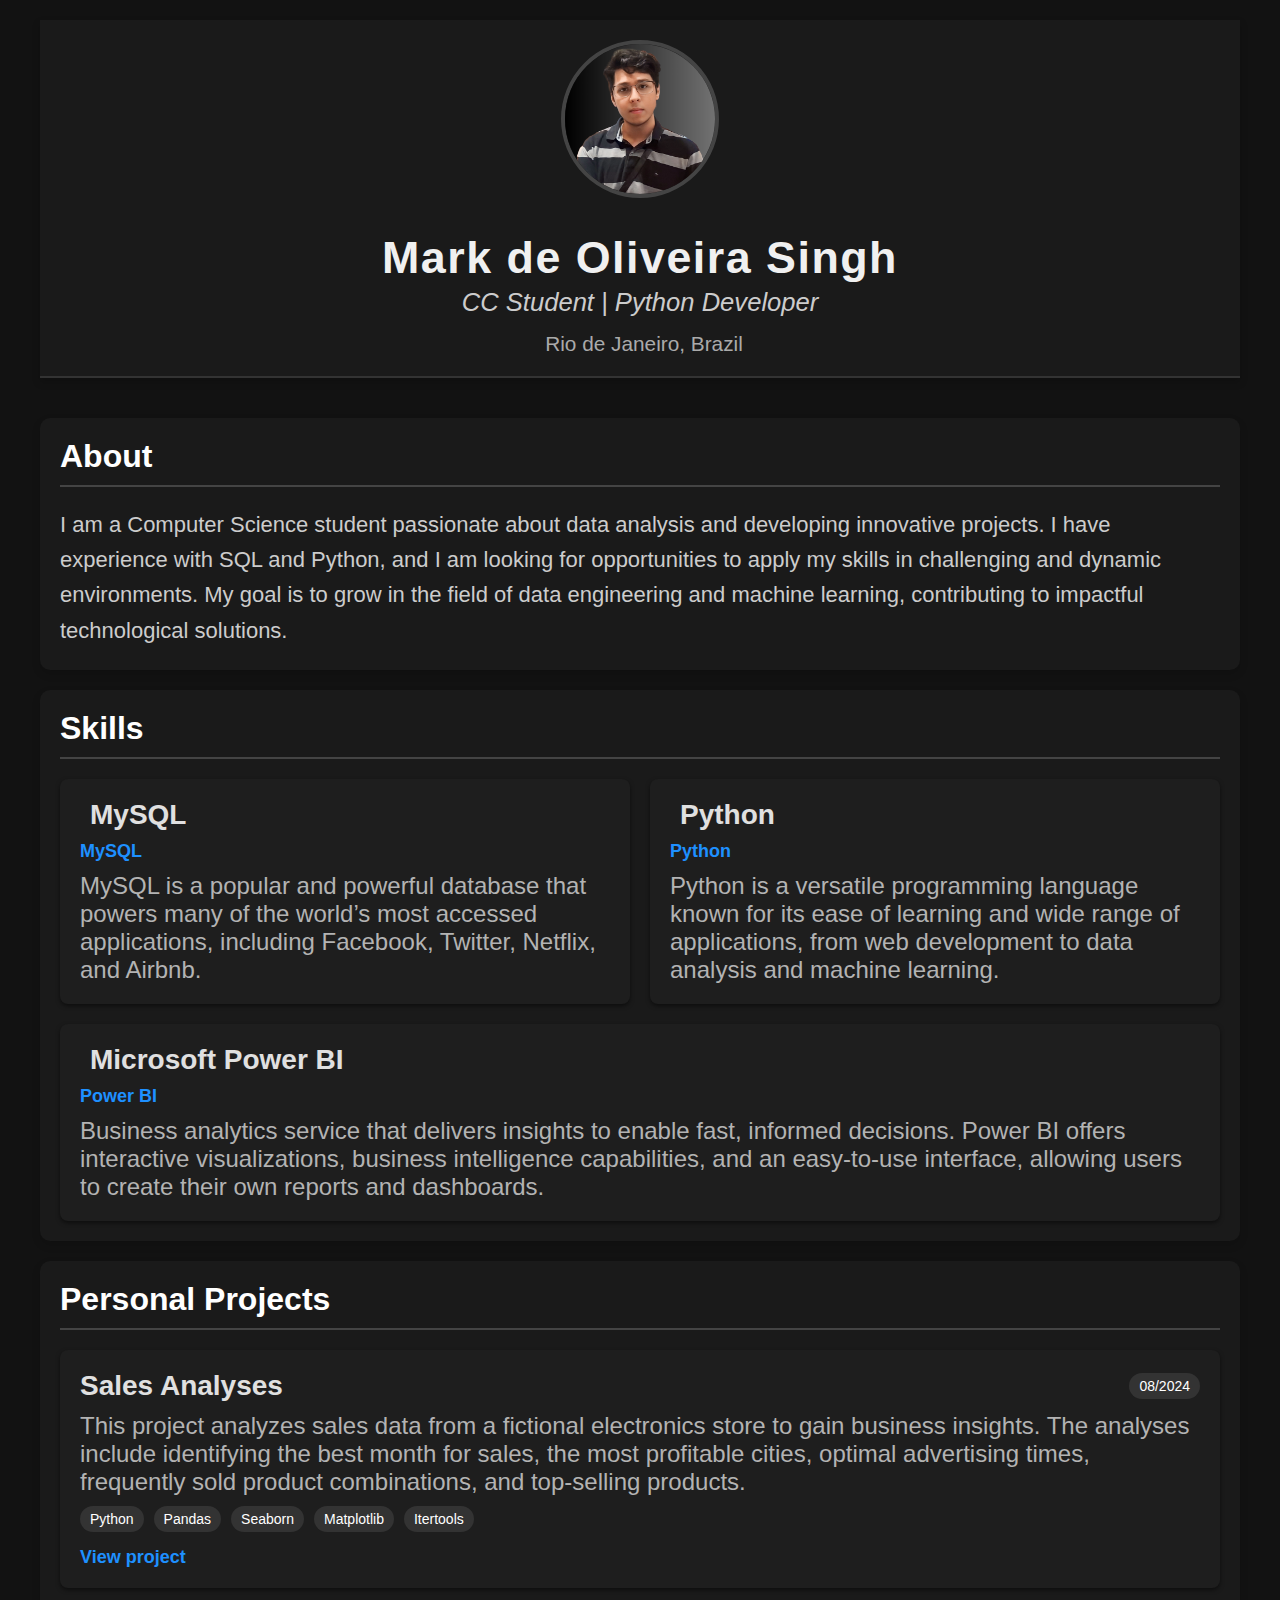
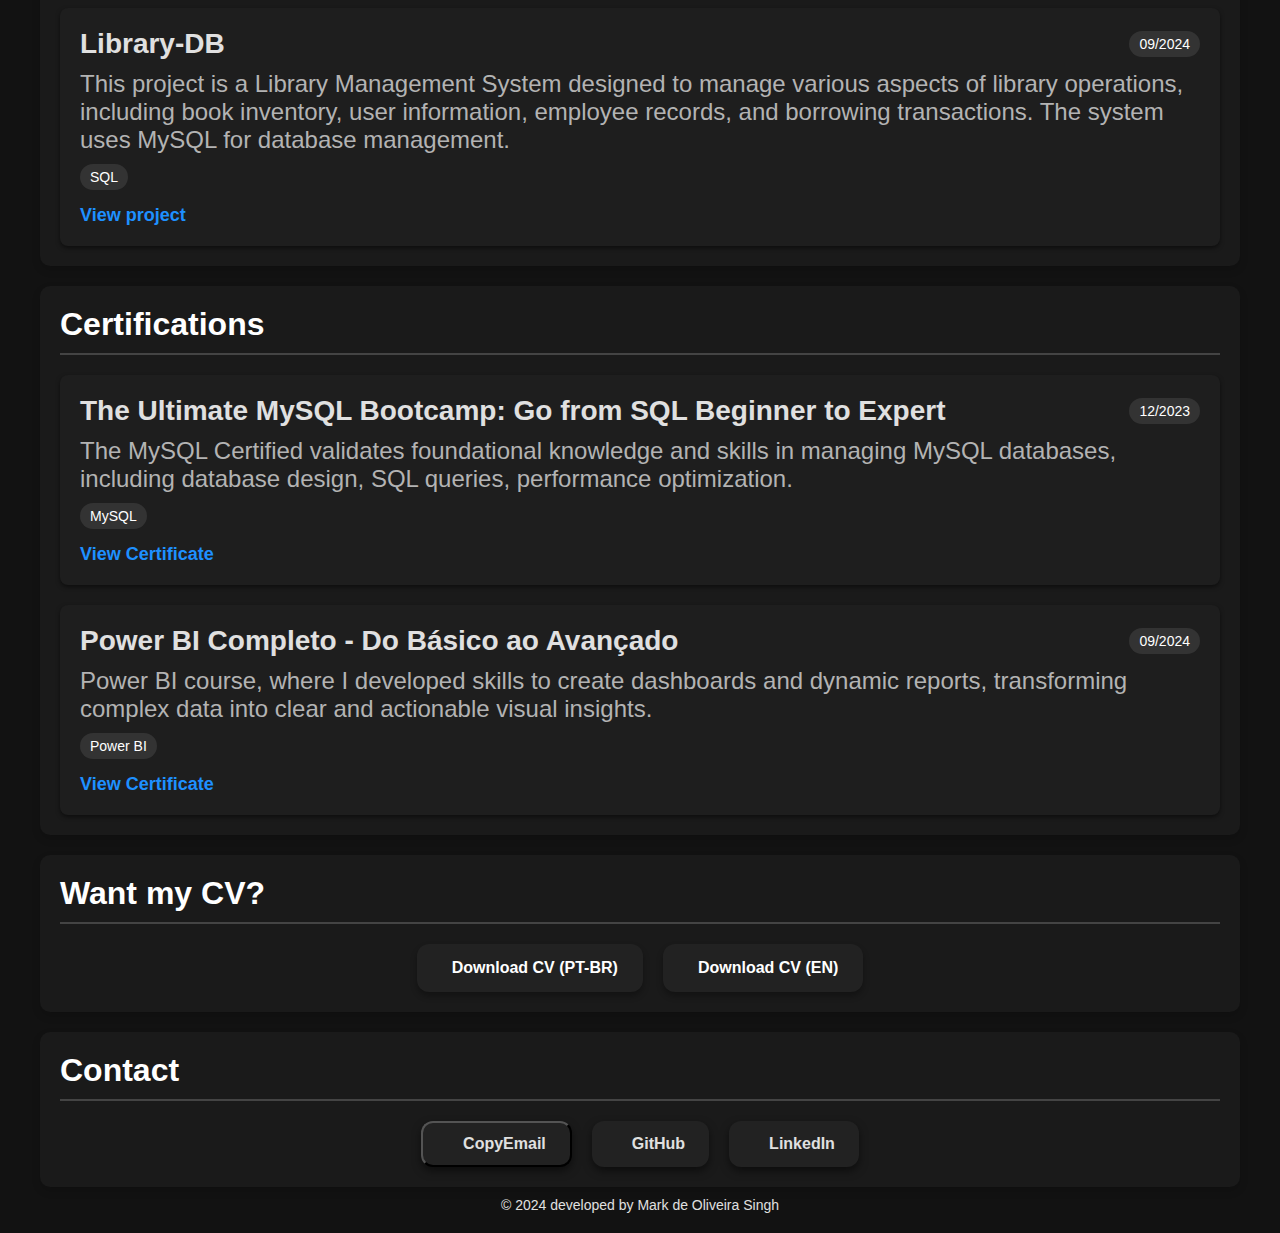
==== commit afba5a8d: "Adding new project." ====
--- a/index.html
+++ b/index.html
@@ -79,9 +79,9 @@
                                 <i class="fa-solid fa-external-link-alt"></i>
                             </div>
                             <p class="skill-description">
-                                Python is a versatile programming language known for its ease of learning and wide range
-                                of applications,
-                                from web development to data analysis and machine learning.
+                                Business analytics service that delivers insights to enable fast, informed decisions.
+                                Power BI offers interactive visualizations, business intelligence capabilities, and an
+                                easy-to-use interface, allowing users to create their own reports and dashboards.
                             </p>
                         </div>
                         <!-- Add more Skills here -->
@@ -109,6 +109,21 @@
                                 <span class="tool-p">Itertools</span>
                             </p>
                             <a href="https://github.com/MKSodhi/Sales-analyses" class="project-link">View project <i
+                                    class="fa-solid fa-external-link-alt"></i></a>
+                        </div>
+                        <div class="project">
+                            <div class="project-header">
+                                <h3 class="project-title">Library-DB</h3>
+                                <p class="project-date">09/2024</p>
+                            </div>
+                            <p class="project-description">This project is a Library Management System designed to
+                                manage various aspects of library operations, including book inventory, user
+                                information, employee records, and borrowing transactions. The system uses MySQL for
+                                database management.</p>
+                            <p class="project-tools">
+                                <span class="tool-p">SQL</span>
+                            </p>
+                            <a href="https://github.com/MKSodhi/Library-DB" class="project-link">View project <i
                                     class="fa-solid fa-external-link-alt"></i></a>
                         </div>
                         <!-- Add more Projects here -->
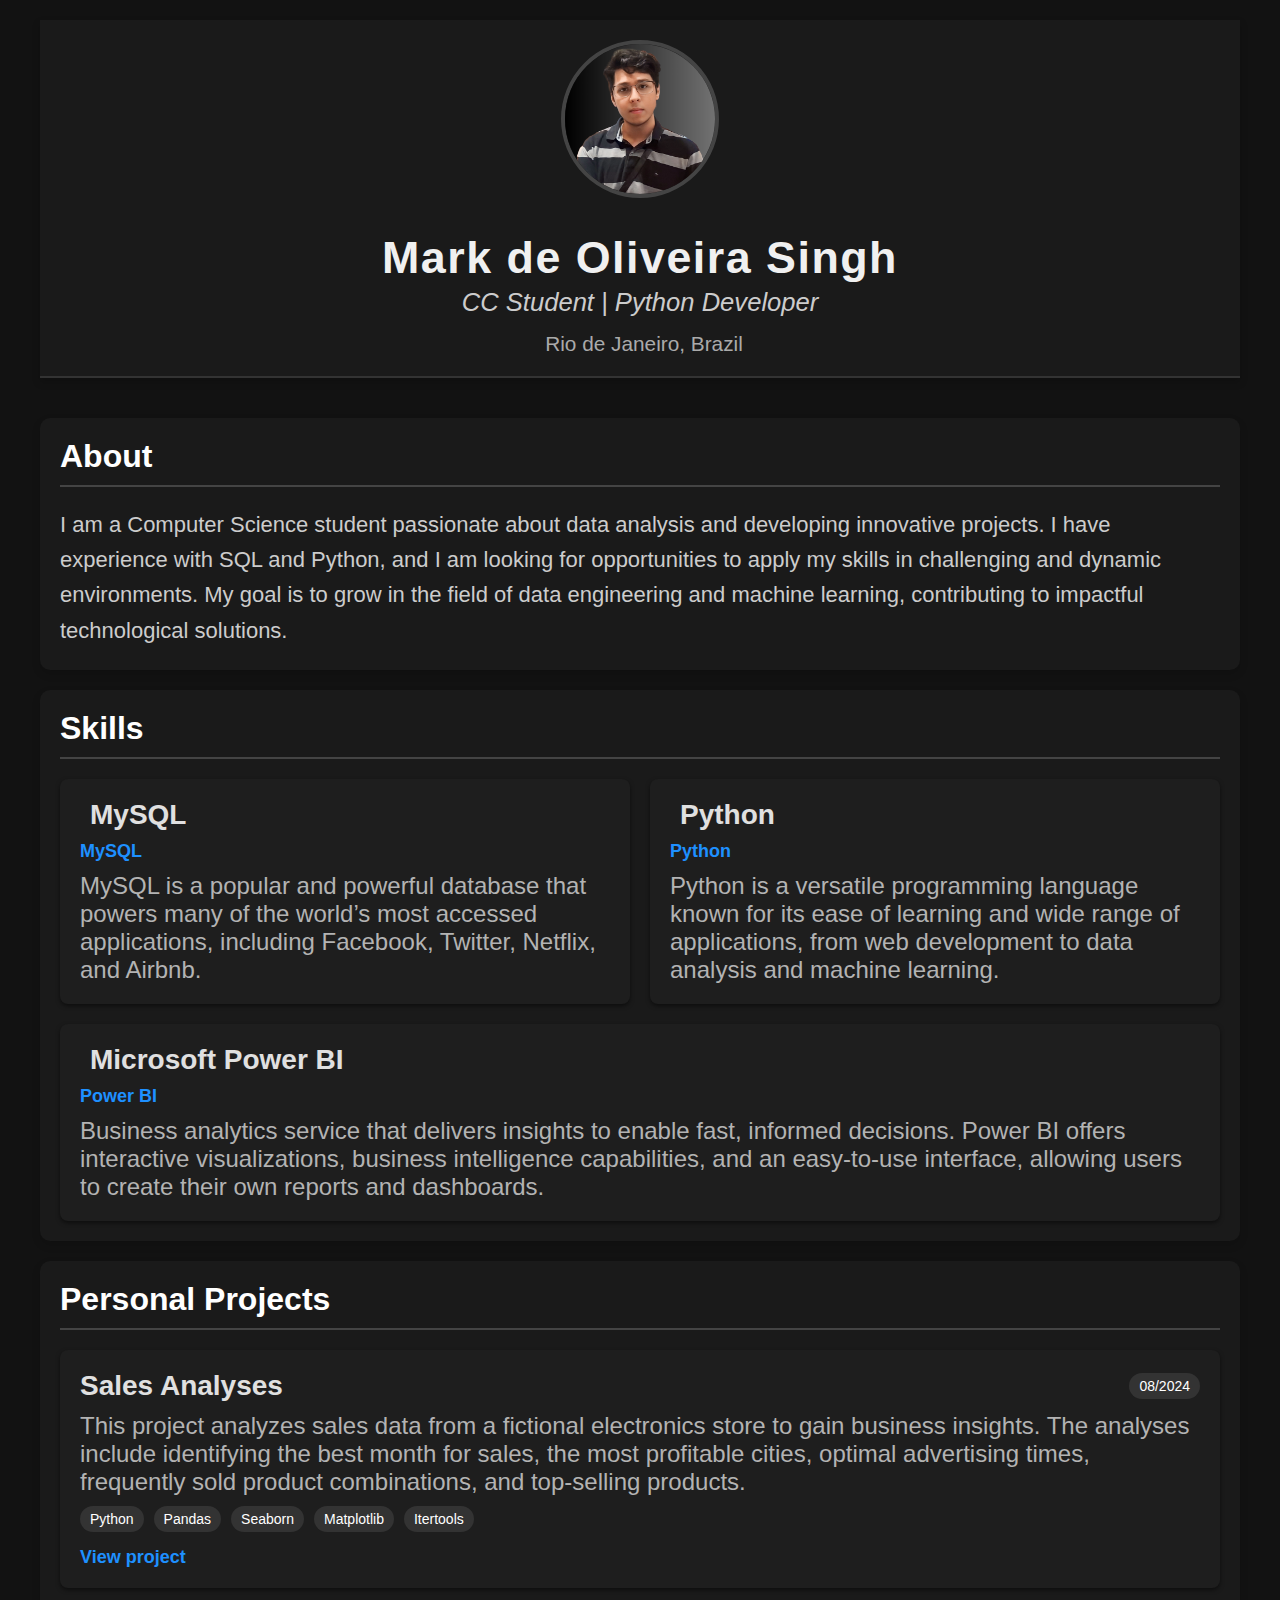
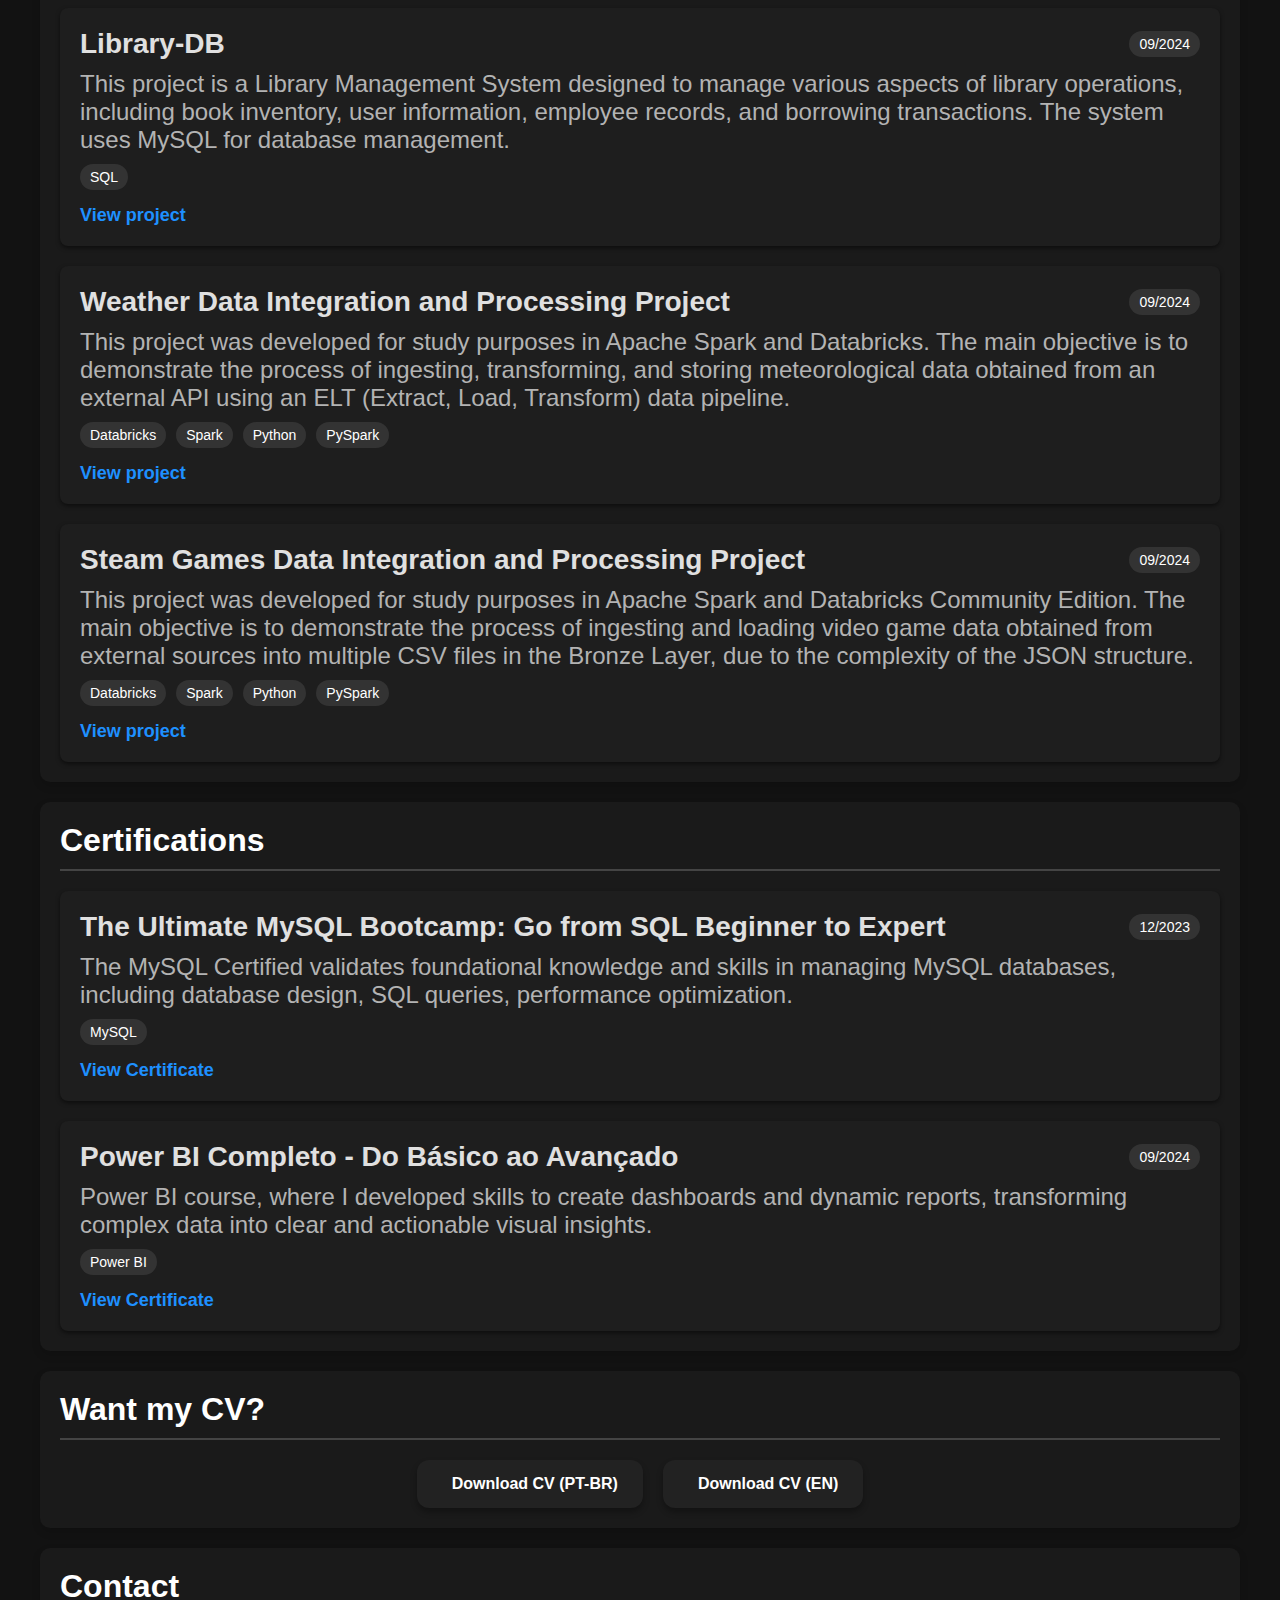
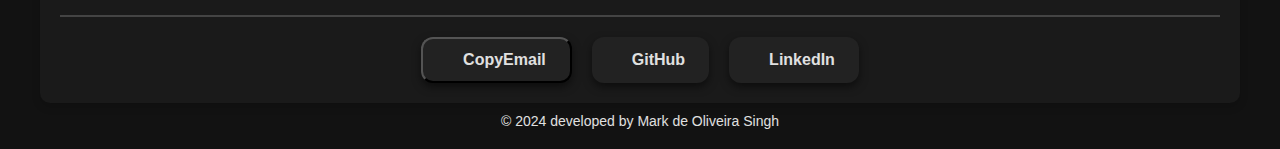
==== commit 25901a27: "Update" ====
--- a/index.html
+++ b/index.html
@@ -126,6 +126,42 @@
                             <a href="https://github.com/MKSodhi/Library-DB" class="project-link">View project <i
                                     class="fa-solid fa-external-link-alt"></i></a>
                         </div>
+                        <div class="project">
+                            <div class="project-header">
+                                <h3 class="project-title">Weather Data Integration and Processing Project</h3>
+                                <p class="project-date">09/2024</p>
+                            </div>
+                            <p class="project-description">This project was developed for study purposes in Apache Spark
+                                and Databricks. The main objective is to demonstrate the process of ingesting,
+                                transforming, and storing meteorological data obtained from an external API using an ELT
+                                (Extract, Load, Transform) data pipeline.</p>
+                            <p class="project-tools">
+                                <span class="tool-p">Databricks</span>
+                                <span class="tool-p">Spark</span>
+                                <span class="tool-p">Python</span>
+                                <span class="tool-p">PySpark</span>
+                            </p>
+                            <a href="https://github.com/MKSodhi/Spark-and-Databricks-Weather-Data-ELT-Pipeline"
+                                class="project-link">View project <i class="fa-solid fa-external-link-alt"></i></a>
+                        </div>
+                        <div class="project">
+                            <div class="project-header">
+                                <h3 class="project-title">Steam Games Data Integration and Processing Project</h3>
+                                <p class="project-date">09/2024</p>
+                            </div>
+                            <p class="project-description">This project was developed for study purposes in Apache Spark
+                                and Databricks Community Edition. The main objective is to demonstrate the process of
+                                ingesting and loading video game data obtained from external sources into multiple CSV
+                                files in the Bronze Layer, due to the complexity of the JSON structure.</p>
+                            <p class="project-tools">
+                                <span class="tool-p">Databricks</span>
+                                <span class="tool-p">Spark</span>
+                                <span class="tool-p">Python</span>
+                                <span class="tool-p">PySpark</span>
+                            </p>
+                            <a href="https://github.com/MKSodhi/Spark-and-Databricks-Steam-Data-ELT-Pipeline"
+                                class="project-link">View project <i class="fa-solid fa-external-link-alt"></i></a>
+                        </div>
                         <!-- Add more Projects here -->
                     </div>
                 </div>
